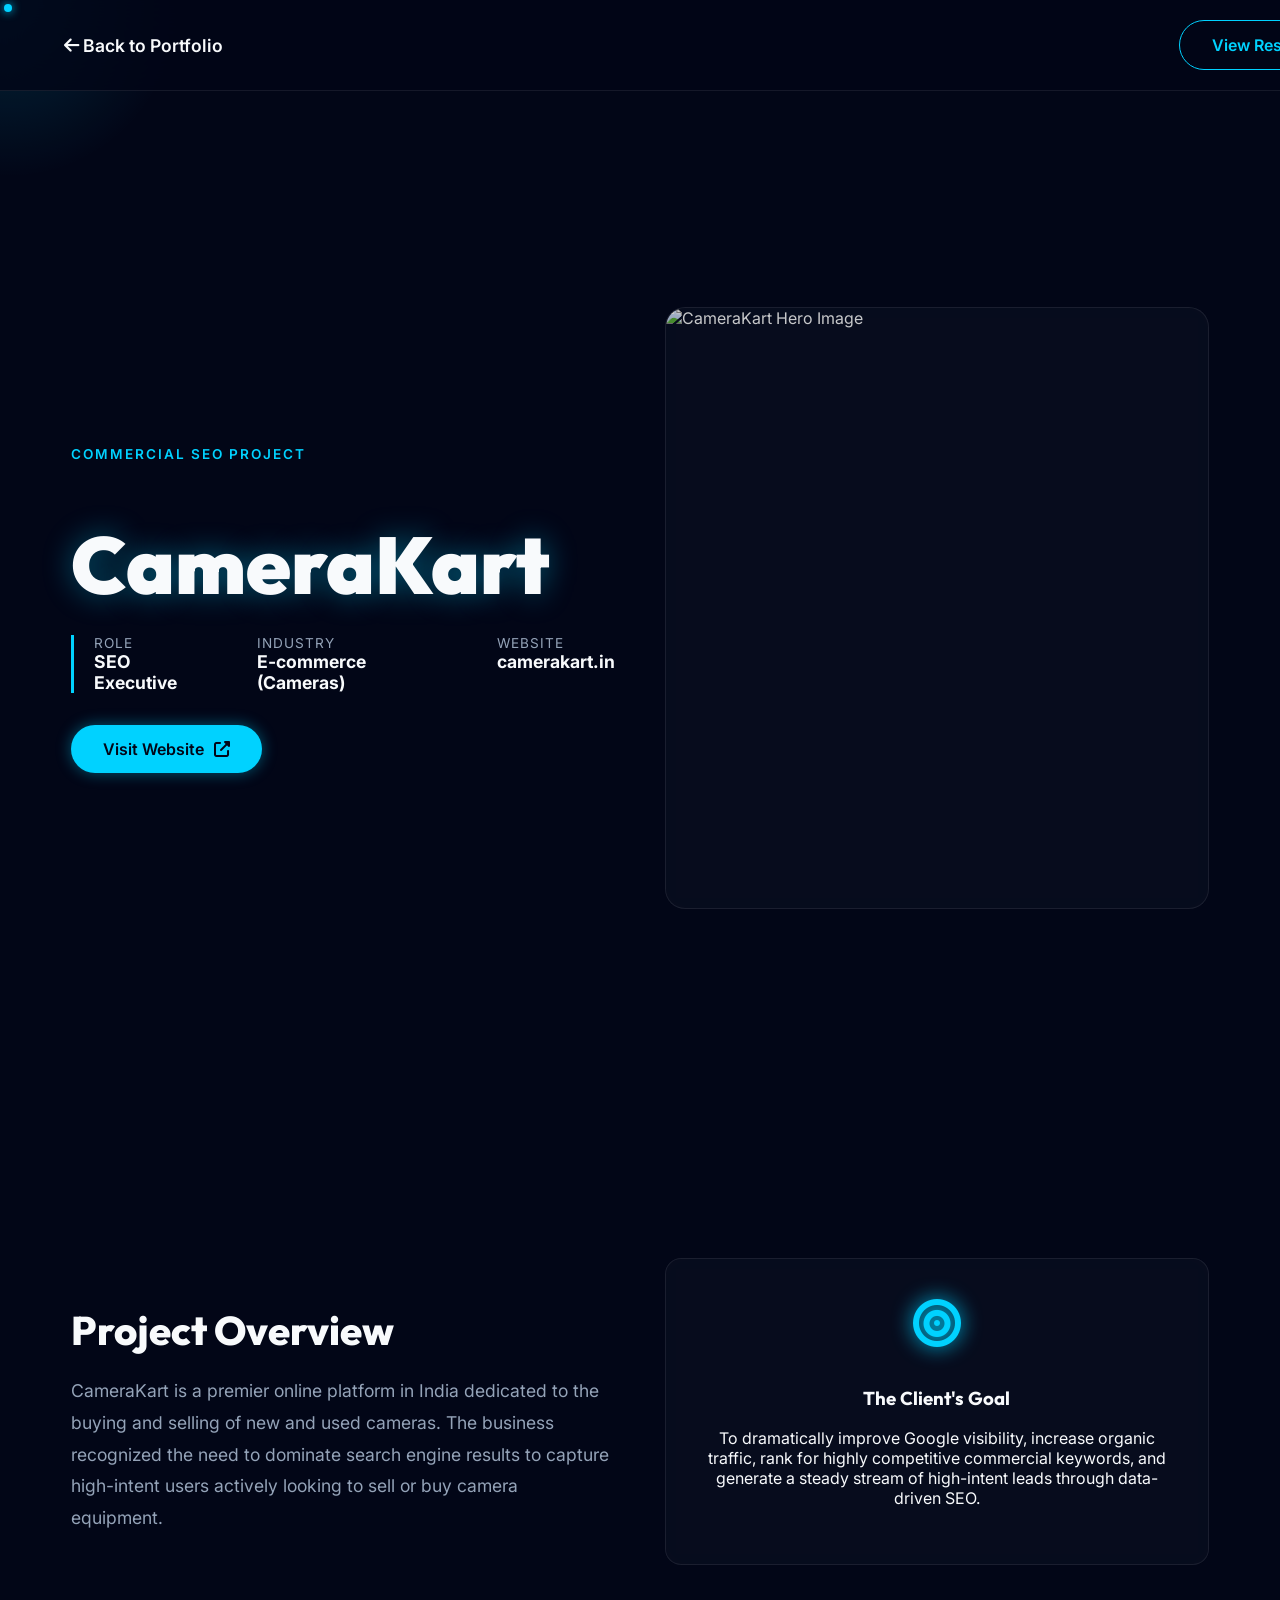
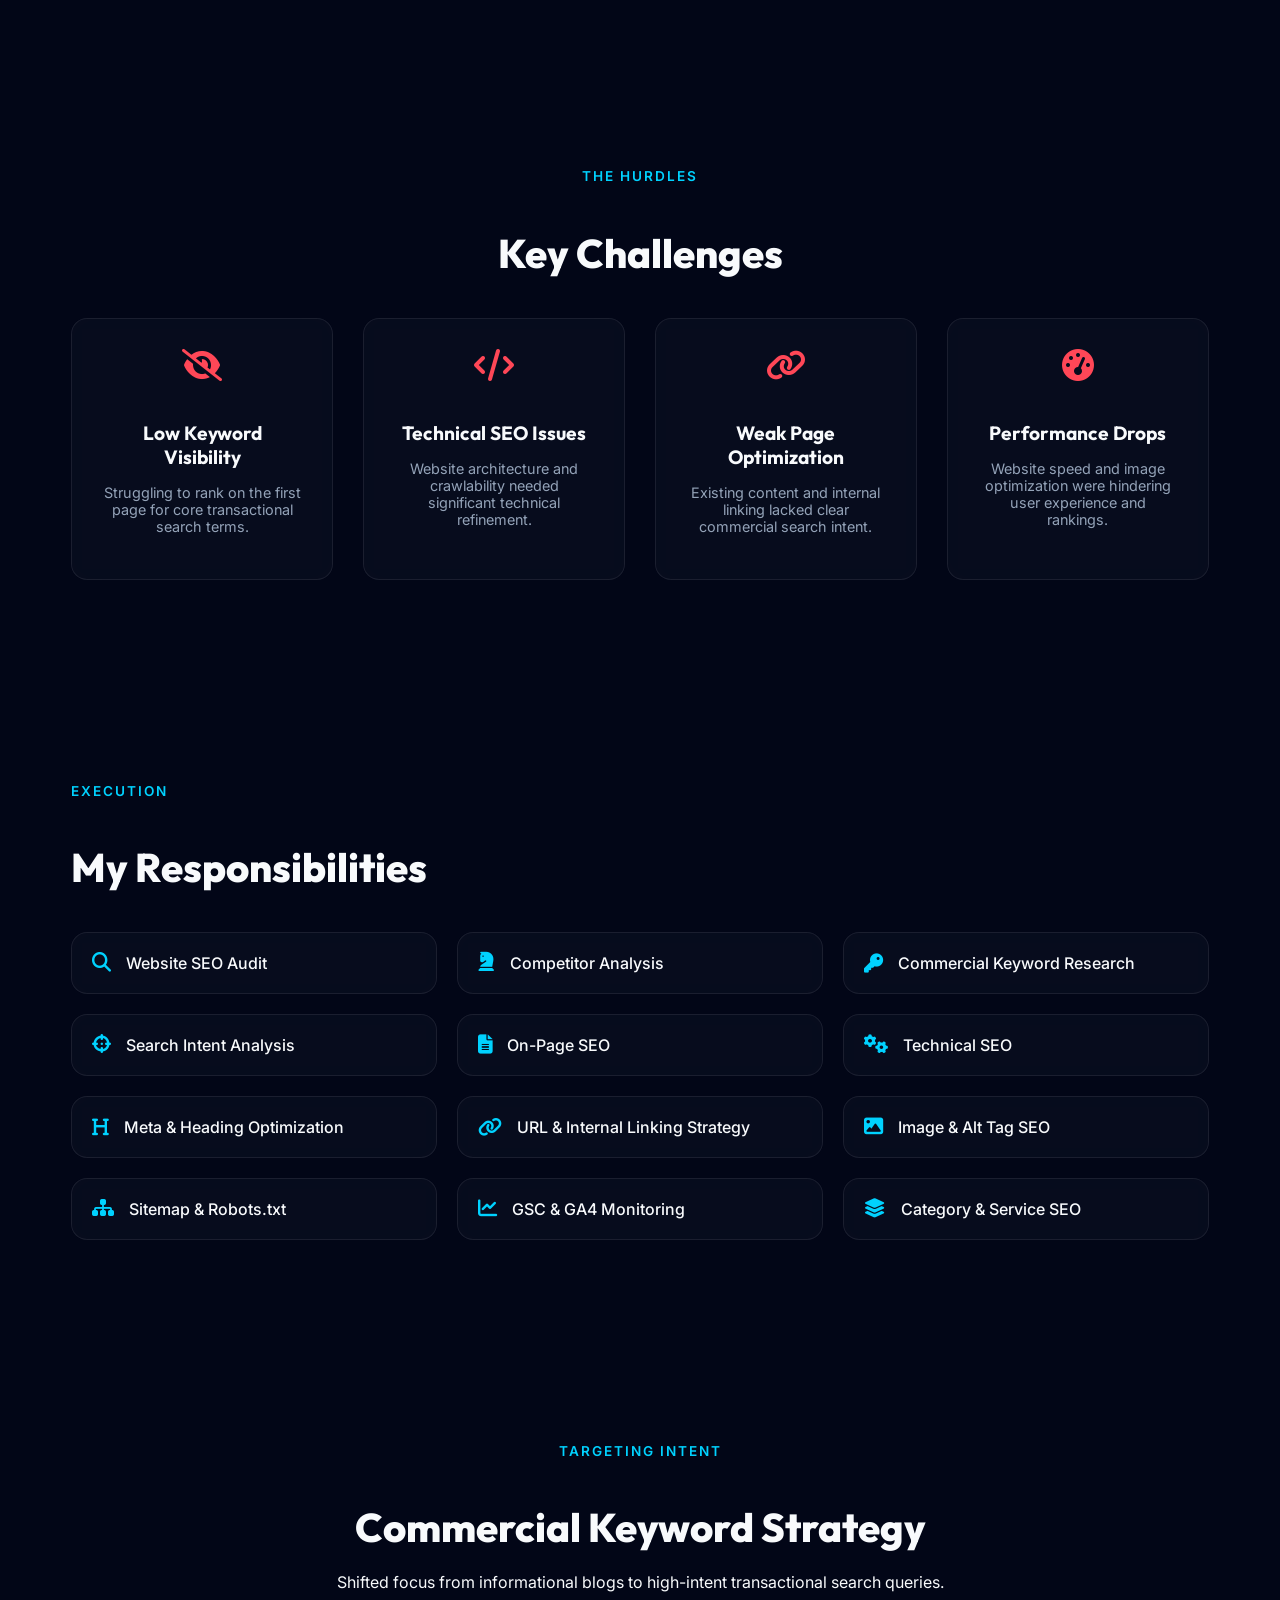
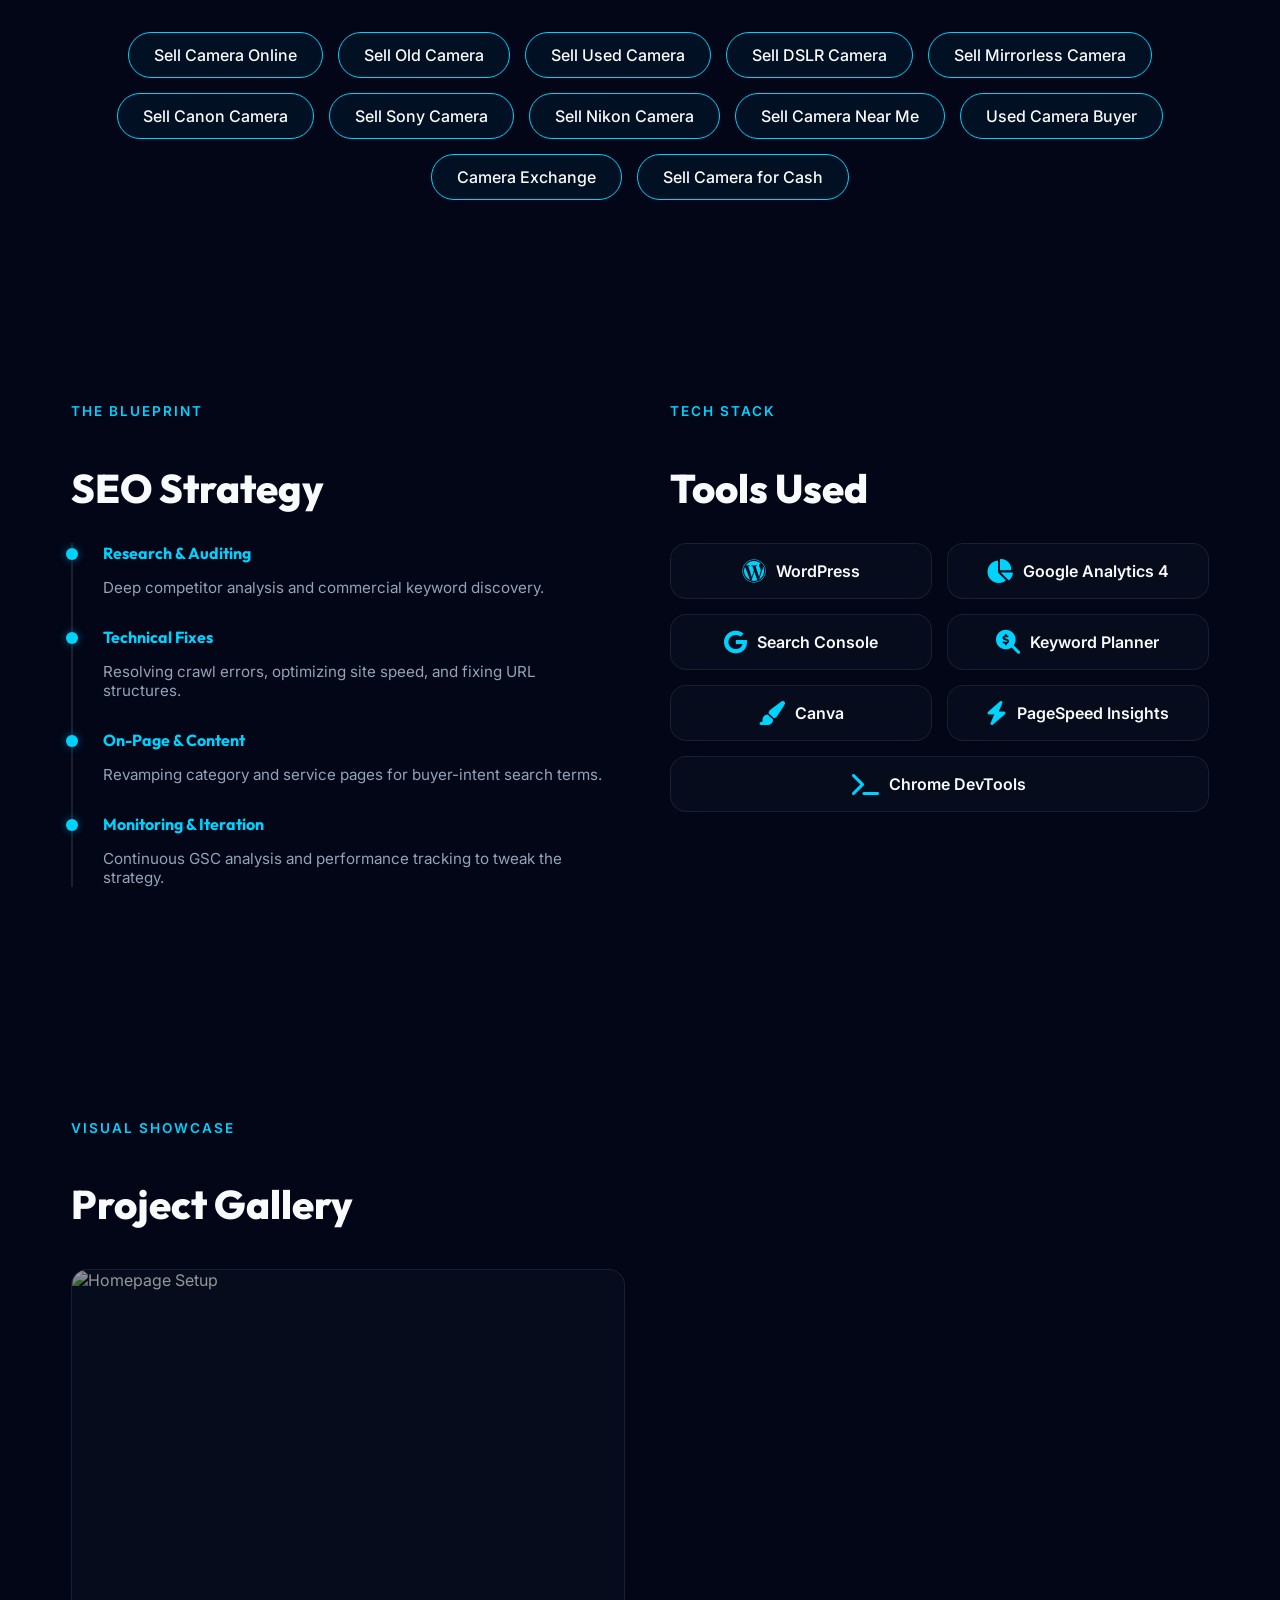
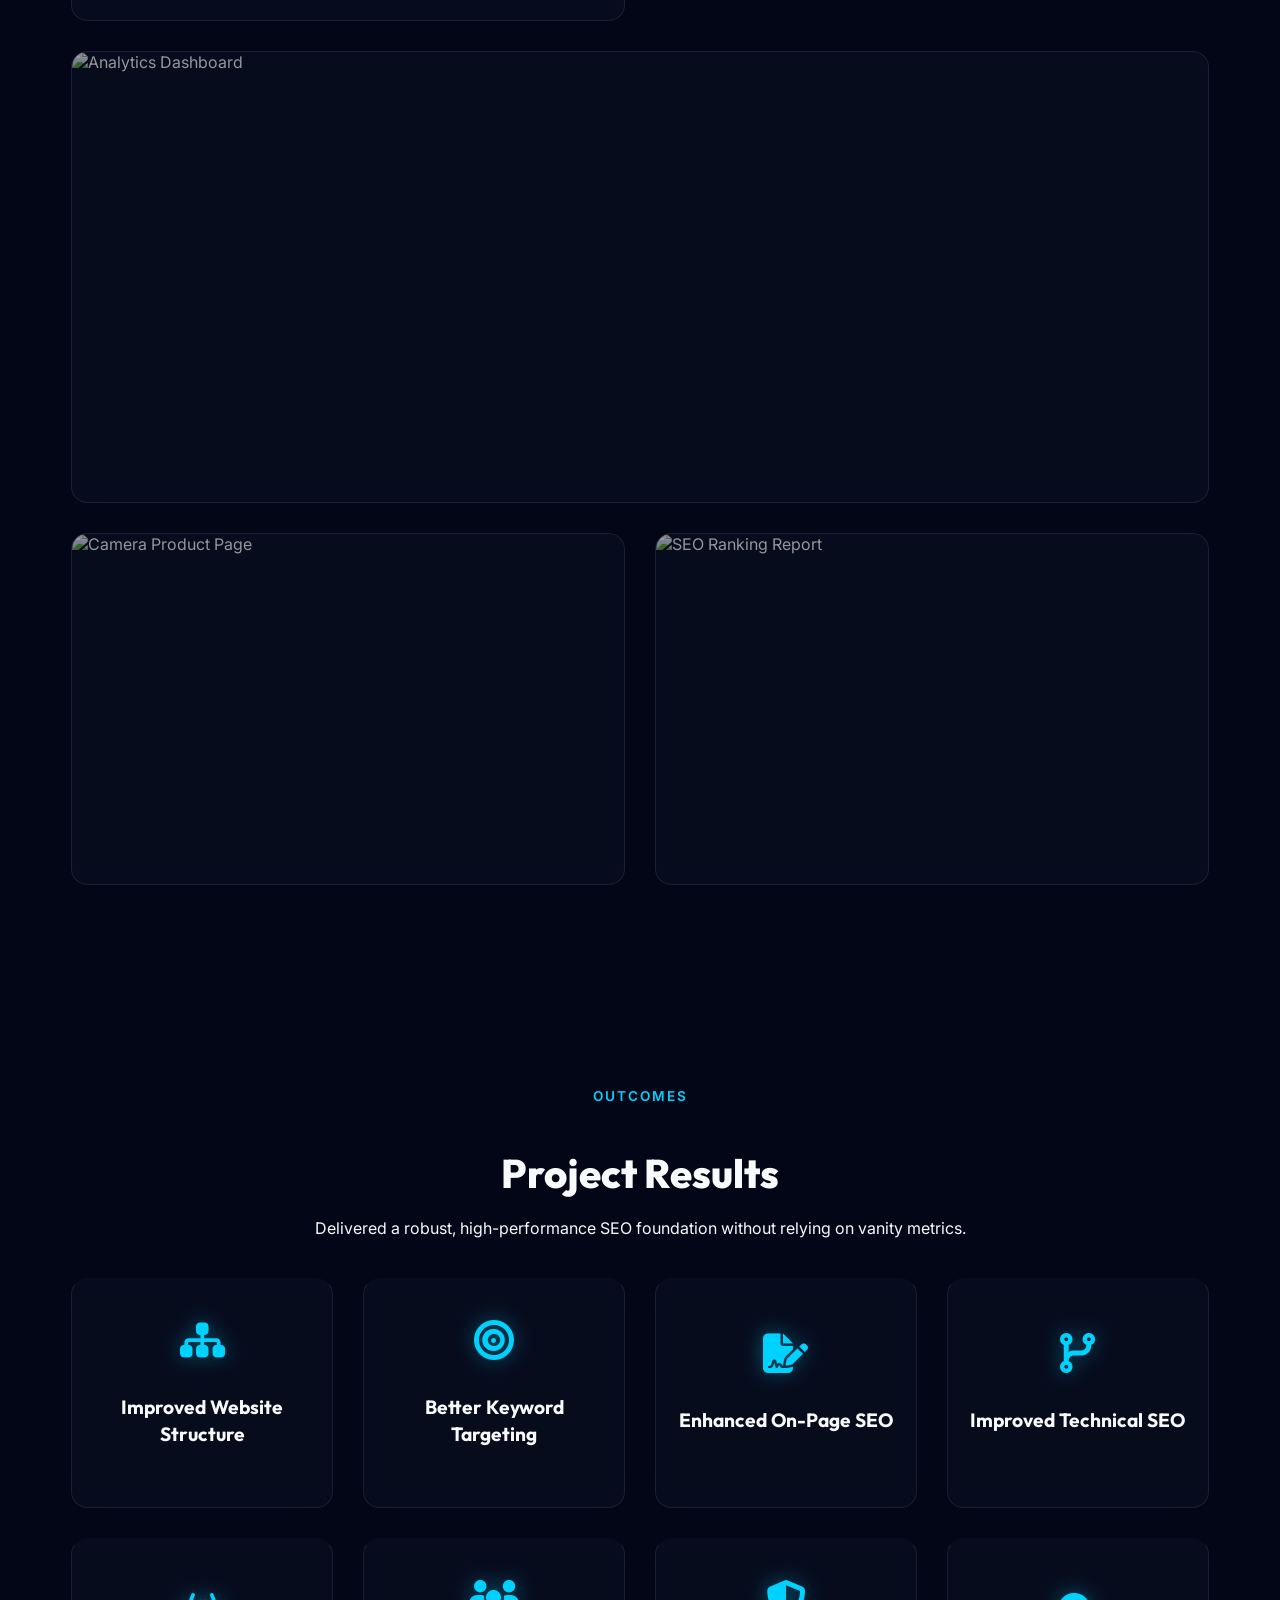
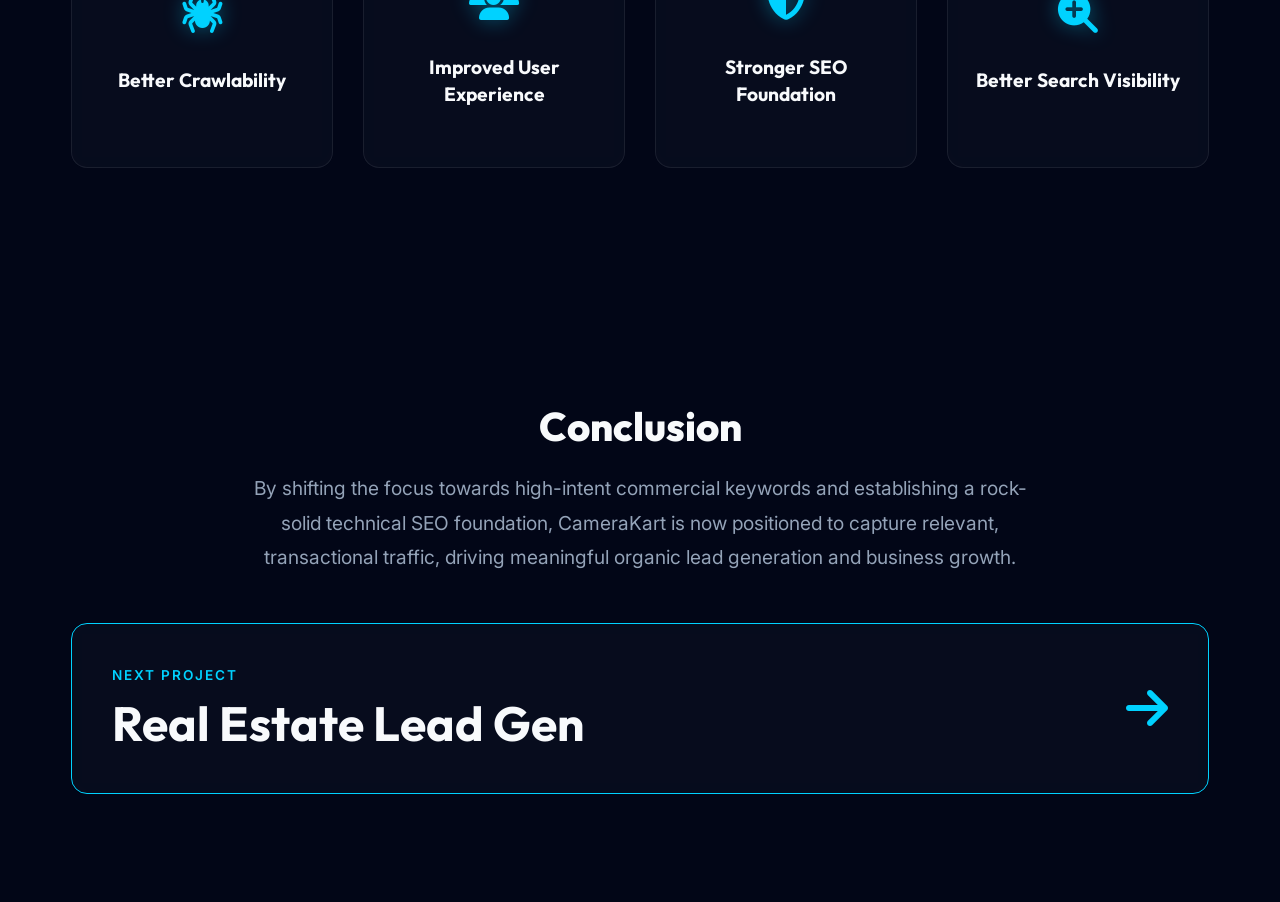
==== Projects/camera.html @ 993d2668 "Add Nissim India case study page and update portfolio links in index.html" ====
<!DOCTYPE html>
<html lang="en">
<head>
    <meta charset="UTF-8">
    <meta name="viewport" content="width=device-width, initial-scale=1.0">
    <title>CameraKart Case Study | Premium SEO Portfolio</title>
    <!-- Fonts -->
    <link href="https://fonts.googleapis.com/css2?family=Inter:wght@300;400;500;600;700&family=Outfit:wght@300;400;600;800;900&display=swap" rel="stylesheet">
    <!-- FontAwesome -->
    <link rel="stylesheet" href="https://cdnjs.cloudflare.com/ajax/libs/font-awesome/6.4.0/css/all.min.css">
    <!-- Custom CSS -->
    <link rel="stylesheet" href="style.css">
</head>
<style>
    /* --- Core Variables (Matches Portfolio Theme) --- */
:root {
    --bg-dark: #020617; 
    --bg-panel: rgba(15, 23, 42, 0.4);
    --neon-blue: #00d2ff;
    --neon-glow: rgba(0, 210, 255, 0.4);
    --text-main: #f8fafc;
    --text-muted: #94a3b8;
    --glass-border: rgba(255, 255, 255, 0.08);
    --transition: all 0.4s cubic-bezier(0.175, 0.885, 0.32, 1.275);
}

body.case-study-page {
    background-color: var(--bg-dark);
    color: var(--text-main);
    font-family: 'Inter', sans-serif;
    overflow-x: hidden;
}

h1, h2, h3, h4 { font-family: 'Outfit', sans-serif; }
a { text-decoration: none; color: inherit; }

/* --- Custom Cursor --- */
.cursor-glow {
    position: fixed; width: 400px; height: 400px;
    background: radial-gradient(circle, rgba(0, 210, 255, 0.15) 0%, transparent 60%);
    border-radius: 50%; transform: translate(-50%, -50%);
    pointer-events: none; z-index: 0; mix-blend-mode: screen; transition: 0.1s ease-out;
}
.cursor-dot {
    position: fixed; width: 8px; height: 8px; background: var(--neon-blue);
    border-radius: 50%; transform: translate(-50%, -50%);
    pointer-events: none; z-index: 9999; box-shadow: 0 0 10px var(--neon-blue);
}

/* --- Utilities --- */
.glass-card {
    background: var(--bg-panel); backdrop-filter: blur(16px); -webkit-backdrop-filter: blur(16px);
    border: 1px solid var(--glass-border); border-radius: 16px; transition: var(--transition);
    position: relative; overflow: hidden; z-index: 2;
}
.glass-card:hover { border-color: var(--neon-blue); box-shadow: 0 10px 30px rgba(0, 210, 255, 0.1); transform: translateY(-5px); }
.section-padding { padding: 100px 5%; position: relative; z-index: 2; max-width: 1400px; margin: 0 auto; }
.section-tag { display: inline-block; color: var(--neon-blue); font-size: 0.85rem; font-weight: 600; letter-spacing: 2px; text-transform: uppercase; margin-bottom: 10px; }
.section-title { font-size: 2.5rem; margin-bottom: 20px; font-weight: 800; }
.text-center { text-align: center; }
.mt-4 { margin-top: 2rem; } .mt-5 { margin-top: 3rem; }

/* --- Buttons --- */
.btn { display: inline-flex; align-items: center; gap: 10px; padding: 14px 32px; border-radius: 50px; font-weight: 600; transition: var(--transition); cursor: pointer; z-index: 1; }
.btn-primary { background: var(--neon-blue); color: var(--bg-dark); box-shadow: 0 0 15px var(--neon-glow); }
.btn-primary:hover { box-shadow: 0 0 30px var(--neon-glow); transform: scale(1.05); }
.btn-outline { background: transparent; border: 1px solid var(--neon-blue); color: var(--neon-blue); }
.btn-outline:hover { background: rgba(0, 210, 255, 0.1); transform: scale(1.05); }

/* --- Sticky Nav --- */
.sticky-nav {
    position: fixed; top: 0; left: 0; width: 100%; padding: 20px 5%;
    display: flex; justify-content: space-between; align-items: center;
    background: rgba(2, 6, 23, 0.8); backdrop-filter: blur(20px);
    border-bottom: 1px solid var(--glass-border); z-index: 100;
}
.back-link { font-weight: 600; font-size: 1.1rem; transition: var(--transition); }
.back-link:hover { color: var(--neon-blue); transform: translateX(-5px); }

/* --- Hero Section --- */
.cs-hero { display: grid; grid-template-columns: 1fr 1fr; gap: 50px; align-items: center; min-height: 100vh; padding-top: 150px; }
.cs-title { font-size: 5rem; font-weight: 900; line-height: 1; margin-bottom: 30px; text-shadow: 0 0 30px var(--neon-glow); }
.cs-meta { display: flex; gap: 40px; margin-bottom: 30px; border-left: 3px solid var(--neon-blue); padding-left: 20px; }
.meta-item { display: flex; flex-direction: column; }
.meta-item span { color: var(--text-muted); font-size: 0.85rem; text-transform: uppercase; letter-spacing: 1px; }
.meta-item strong { font-size: 1.1rem; }
.cs-hero-image .img-wrapper { height: 600px; padding: 0; border-radius: 20px; }
.cs-hero-image img { width: 100%; height: 100%; object-fit: cover; filter: brightness(0.8); }

/* --- Overview --- */
.overview-grid { display: grid; grid-template-columns: 1fr 1fr; gap: 50px; align-items: center; }
.overview-text p { font-size: 1.1rem; color: var(--text-muted); line-height: 1.8; }
.overview-goal { padding: 40px; text-align: center; }
.neon-icon { font-size: 3rem; color: var(--neon-blue); margin-bottom: 20px; filter: drop-shadow(0 0 10px var(--neon-blue)); }

/* --- Challenges --- */
.grid-4 { display: grid; grid-template-columns: repeat(auto-fit, minmax(250px, 1fr)); gap: 30px; margin-top: 40px; }
.challenge-card { padding: 30px; text-align: center; }
.challenge-card i { font-size: 2rem; color: #ff4757; margin-bottom: 15px; transition: var(--transition); }
.challenge-card:hover i { color: var(--neon-blue); transform: scale(1.2); }
.challenge-card h4 { margin-bottom: 10px; font-size: 1.2rem; }
.challenge-card p { font-size: 0.9rem; color: var(--text-muted); }

/* --- Responsibilities --- */
.resp-grid { display: grid; grid-template-columns: repeat(auto-fit, minmax(280px, 1fr)); gap: 20px; margin-top: 40px; }
.resp-card { padding: 20px; display: flex; align-items: center; gap: 15px; font-weight: 500; font-size: 1rem; }
.resp-card i { color: var(--neon-blue); font-size: 1.2rem; }

/* --- Keywords Cloud --- */
.keyword-cloud { display: flex; flex-wrap: wrap; gap: 15px; justify-content: center; margin-top: 40px; }
.kw-badge { padding: 12px 25px; background: rgba(0, 210, 255, 0.05); border: 1px solid var(--neon-blue); border-radius: 50px; font-weight: 500; transition: var(--transition); cursor: default; }
.kw-badge:hover { background: var(--neon-blue); color: var(--bg-dark); box-shadow: 0 0 15px var(--neon-glow); transform: translateY(-3px); }

/* --- Strategy & Tools --- */
.st-grid { display: grid; grid-template-columns: 1fr 1fr; gap: 60px; }
.timeline { border-left: 2px solid rgba(255,255,255,0.1); padding-left: 30px; margin-top: 30px; }
.timeline-item { position: relative; margin-bottom: 30px; }
.timeline-item .dot { position: absolute; left: -37px; top: 5px; width: 12px; height: 12px; background: var(--neon-blue); border-radius: 50%; box-shadow: 0 0 10px var(--neon-glow); }
.timeline-item h4 { color: var(--neon-blue); margin-bottom: 5px; }
.timeline-item p { color: var(--text-muted); font-size: 0.95rem; }

.tools-grid { display: flex; flex-wrap: wrap; gap: 15px; margin-top: 30px; }
.tool-badge { padding: 15px 25px; display: flex; align-items: center; gap: 10px; font-weight: 600; flex: 1 1 200px; justify-content: center; }
.tool-badge i { font-size: 1.5rem; color: var(--neon-blue); }

/* --- Gallery --- */
.gallery-grid { display: grid; grid-template-columns: repeat(2, 1fr); gap: 30px; margin-top: 40px; }
.gallery-item { height: 350px; padding: 0; cursor: pointer; }
.gallery-item.span-2 { grid-column: span 2; height: 450px; }
.gallery-item img { width: 100%; height: 100%; object-fit: cover; transition: transform 0.6s ease; filter: brightness(0.6); }
.gallery-overlay { position: absolute; inset: 0; background: linear-gradient(to top, rgba(0,210,255,0.8), transparent); display: flex; align-items: flex-end; padding: 30px; opacity: 0; transition: var(--transition); }
.gallery-overlay span { font-size: 1.5rem; font-weight: 700; color: #fff; transform: translateY(20px); transition: var(--transition); }
.gallery-item:hover img { transform: scale(1.05); filter: brightness(1); }
.gallery-item:hover .gallery-overlay { opacity: 1; }
.gallery-item:hover .gallery-overlay span { transform: translateY(0); }

/* --- Results --- */
.results-grid { display: grid; grid-template-columns: repeat(auto-fit, minmax(250px, 1fr)); gap: 30px; margin-top: 40px; }
.result-card { padding: 40px 20px; text-align: center; display: flex; flex-direction: column; align-items: center; justify-content: center; gap: 15px; border-top: 2px solid transparent; }
.result-card:hover { border-top-color: var(--neon-blue); }
.result-card i { font-size: 2.5rem; color: var(--neon-blue); filter: drop-shadow(0 0 10px var(--neon-glow)); }
.result-card h3 { font-size: 1.2rem; line-height: 1.4; }

/* --- Conclusion & Next Project --- */
.conclusion { max-width: 800px; margin: 0 auto; }
.conclusion-text { font-size: 1.2rem; color: var(--text-muted); line-height: 1.8; }
.next-project-link { display: flex; justify-content: space-between; align-items: center; padding: 40px; text-decoration: none; border: 1px solid var(--neon-blue); }
.next-project-link h2 { font-size: 3rem; margin: 0; transition: var(--transition); }
.next-project-link i { font-size: 3rem; color: var(--neon-blue); transition: var(--transition); }
.next-project-link:hover { background: var(--neon-blue); color: var(--bg-dark); box-shadow: 0 0 30px var(--neon-glow); }
.next-project-link:hover h2, .next-project-link:hover span, .next-project-link:hover i { color: var(--bg-dark); }
.next-project-link:hover i { transform: translateX(10px); }

/* --- Responsive --- */
@media (max-width: 1024px) {
    .cs-hero, .overview-grid, .st-grid { grid-template-columns: 1fr; gap: 40px; }
    .cs-hero { padding-top: 120px; text-align: center; }
    .cs-meta { justify-content: center; border-left: none; border-bottom: 3px solid var(--neon-blue); padding-bottom: 20px; }
    .gallery-item.span-2 { grid-column: span 1; height: 350px; }
    .gallery-grid { grid-template-columns: 1fr; }
}

@media (max-width: 768px) {
    .cs-title { font-size: 3.5rem; }
    .meta-item { text-align: center; }
    .cs-hero-image .img-wrapper { height: 400px; }
    .sticky-nav { padding: 15px 5%; }
    .next-project-link { flex-direction: column; text-align: center; gap: 20px; padding: 30px; }
    .next-project-link h2 { font-size: 2rem; }
}
</style>
<body class="case-study-page">

    <!-- Custom Cursor -->
    <div class="cursor-glow"></div>
    <div class="cursor-dot"></div>

    <!-- Background Elements -->
    <div class="bg-gradients">
        <div class="grad-1"></div>
        <div class="grad-2"></div>
    </div>

    <!-- Sticky Navigation -->
    <nav class="sticky-nav gsap-nav">
        <a href="index.html" class="back-link"><i class="fas fa-arrow-left"></i> Back to Portfolio</a>
        <a href="#results" class="btn btn-outline">View Results</a>
    </nav>

    <!-- 1. HERO SECTION -->
    <header class="cs-hero section-padding">
        <div class="cs-hero-content">
            <span class="section-tag gsap-reveal">Commercial SEO Project</span>
            <h1 class="cs-title gsap-reveal">CameraKart</h1>
            
            <div class="cs-meta gsap-reveal">
                <div class="meta-item">
                    <span>Role</span>
                    <strong>SEO Executive</strong>
                </div>
                <div class="meta-item">
                    <span>Industry</span>
                    <strong>E-commerce (Cameras)</strong>
                </div>
                <div class="meta-item">
                    <span>Website</span>
                    <strong>camerakart.in</strong>
                </div>
            </div>

            <div class="gsap-reveal mt-4">
                <a href="https://camerakart.in" target="_blank" class="btn btn-primary">Visit Website <i class="fas fa-external-link-alt"></i></a>
            </div>
        </div>
        
        <div class="cs-hero-image gsap-parallax">
            <div class="glass-card img-wrapper">
                <img src="https://images.unsplash.com/photo-1516035069371-29a1b244cc32?auto=format&fit=crop&w=1200&q=80" alt="CameraKart Hero Image">
                <div class="overlay-glow"></div>
            </div>
        </div>
    </header>

    <!-- 2. PROJECT OVERVIEW & 3. CLIENT GOAL -->
    <section class="cs-overview section-padding">
        <div class="overview-grid">
            <div class="overview-text gsap-reveal-left">
                <h2 class="section-title">Project Overview</h2>
                <p>CameraKart is a premier online platform in India dedicated to the buying and selling of new and used cameras. The business recognized the need to dominate search engine results to capture high-intent users actively looking to sell or buy camera equipment.</p>
            </div>
            <div class="overview-goal glass-card gsap-reveal-right">
                <i class="fas fa-bullseye neon-icon"></i>
                <h3>The Client's Goal</h3>
                <p>To dramatically improve Google visibility, increase organic traffic, rank for highly competitive commercial keywords, and generate a steady stream of high-intent leads through data-driven SEO.</p>
            </div>
        </div>
    </section>

    <!-- 4. CHALLENGES -->
    <section class="cs-challenges section-padding">
        <div class="section-header text-center gsap-reveal">
            <span class="section-tag">The Hurdles</span>
            <h2 class="section-title">Key Challenges</h2>
        </div>
        <div class="grid-4 cs-challenge-grid">
            <div class="glass-card challenge-card gsap-stagger">
                <i class="fas fa-eye-slash"></i>
                <h4>Low Keyword Visibility</h4>
                <p>Struggling to rank on the first page for core transactional search terms.</p>
            </div>
            <div class="glass-card challenge-card gsap-stagger">
                <i class="fas fa-code"></i>
                <h4>Technical SEO Issues</h4>
                <p>Website architecture and crawlability needed significant technical refinement.</p>
            </div>
            <div class="glass-card challenge-card gsap-stagger">
                <i class="fas fa-link"></i>
                <h4>Weak Page Optimization</h4>
                <p>Existing content and internal linking lacked clear commercial search intent.</p>
            </div>
            <div class="glass-card challenge-card gsap-stagger">
                <i class="fas fa-tachometer-alt"></i>
                <h4>Performance Drops</h4>
                <p>Website speed and image optimization were hindering user experience and rankings.</p>
            </div>
        </div>
    </section>

    <!-- 5. MY RESPONSIBILITIES -->
    <section class="cs-responsibilities section-padding">
        <div class="section-header gsap-reveal">
            <span class="section-tag">Execution</span>
            <h2 class="section-title">My Responsibilities</h2>
        </div>
        <div class="resp-grid">
            <div class="glass-card resp-card gsap-stagger"><i class="fas fa-search"></i> Website SEO Audit</div>
            <div class="glass-card resp-card gsap-stagger"><i class="fas fa-chess-knight"></i> Competitor Analysis</div>
            <div class="glass-card resp-card gsap-stagger"><i class="fas fa-key"></i> Commercial Keyword Research</div>
            <div class="glass-card resp-card gsap-stagger"><i class="fas fa-crosshairs"></i> Search Intent Analysis</div>
            <div class="glass-card resp-card gsap-stagger"><i class="fas fa-file-alt"></i> On-Page SEO</div>
            <div class="glass-card resp-card gsap-stagger"><i class="fas fa-cogs"></i> Technical SEO</div>
            <div class="glass-card resp-card gsap-stagger"><i class="fas fa-heading"></i> Meta & Heading Optimization</div>
            <div class="glass-card resp-card gsap-stagger"><i class="fas fa-link"></i> URL & Internal Linking Strategy</div>
            <div class="glass-card resp-card gsap-stagger"><i class="fas fa-image"></i> Image & Alt Tag SEO</div>
            <div class="glass-card resp-card gsap-stagger"><i class="fas fa-sitemap"></i> Sitemap & Robots.txt</div>
            <div class="glass-card resp-card gsap-stagger"><i class="fas fa-chart-line"></i> GSC & GA4 Monitoring</div>
            <div class="glass-card resp-card gsap-stagger"><i class="fas fa-layer-group"></i> Category & Service SEO</div>
        </div>
    </section>

    <!-- COMMERCIAL KEYWORDS (Custom Section) -->
    <section class="cs-keywords section-padding">
        <div class="section-header text-center gsap-reveal">
            <span class="section-tag">Targeting Intent</span>
            <h2 class="section-title">Commercial Keyword Strategy</h2>
            <p>Shifted focus from informational blogs to high-intent transactional search queries.</p>
        </div>
        <div class="keyword-cloud gsap-reveal">
            <span class="kw-badge">Sell Camera Online</span>
            <span class="kw-badge">Sell Old Camera</span>
            <span class="kw-badge">Sell Used Camera</span>
            <span class="kw-badge">Sell DSLR Camera</span>
            <span class="kw-badge">Sell Mirrorless Camera</span>
            <span class="kw-badge">Sell Canon Camera</span>
            <span class="kw-badge">Sell Sony Camera</span>
            <span class="kw-badge">Sell Nikon Camera</span>
            <span class="kw-badge">Sell Camera Near Me</span>
            <span class="kw-badge">Used Camera Buyer</span>
            <span class="kw-badge">Camera Exchange</span>
            <span class="kw-badge">Sell Camera for Cash</span>
        </div>
    </section>

    <!-- 6. STRATEGY & 7. TOOLS -->
    <section class="cs-strategy-tools section-padding">
        <div class="st-grid">
            <div class="cs-strategy gsap-reveal-left">
                <span class="section-tag">The Blueprint</span>
                <h2 class="section-title">SEO Strategy</h2>
                <div class="timeline">
                    <div class="timeline-item">
                        <div class="dot"></div>
                        <h4>Research & Auditing</h4>
                        <p>Deep competitor analysis and commercial keyword discovery.</p>
                    </div>
                    <div class="timeline-item">
                        <div class="dot"></div>
                        <h4>Technical Fixes</h4>
                        <p>Resolving crawl errors, optimizing site speed, and fixing URL structures.</p>
                    </div>
                    <div class="timeline-item">
                        <div class="dot"></div>
                        <h4>On-Page & Content</h4>
                        <p>Revamping category and service pages for buyer-intent search terms.</p>
                    </div>
                    <div class="timeline-item">
                        <div class="dot"></div>
                        <h4>Monitoring & Iteration</h4>
                        <p>Continuous GSC analysis and performance tracking to tweak the strategy.</p>
                    </div>
                </div>
            </div>

            <div class="cs-tools gsap-reveal-right">
                <span class="section-tag">Tech Stack</span>
                <h2 class="section-title">Tools Used</h2>
                <div class="tools-grid">
                    <div class="tool-badge glass-card"><i class="fab fa-wordpress"></i> WordPress</div>
                    <div class="tool-badge glass-card"><i class="fas fa-chart-pie"></i> Google Analytics 4</div>
                    <div class="tool-badge glass-card"><i class="fab fa-google"></i> Search Console</div>
                    <div class="tool-badge glass-card"><i class="fas fa-search-dollar"></i> Keyword Planner</div>
                    <div class="tool-badge glass-card"><i class="fas fa-paint-brush"></i> Canva</div>
                    <div class="tool-badge glass-card"><i class="fas fa-bolt"></i> PageSpeed Insights</div>
                    <div class="tool-badge glass-card"><i class="fas fa-terminal"></i> Chrome DevTools</div>
                </div>
            </div>
        </div>
    </section>

    <!-- 8. PROJECT GALLERY -->
    <section class="cs-gallery section-padding">
        <div class="section-header gsap-reveal">
            <span class="section-tag">Visual Showcase</span>
            <h2 class="section-title">Project Gallery</h2>
        </div>
        <div class="gallery-grid">
            <div class="gallery-item glass-card gsap-stagger">
                <img src="https://images.unsplash.com/photo-1512756290469-ec264b7fbf87?auto=format&fit=crop&w=800&q=80" alt="Homepage Setup">
                <div class="gallery-overlay"><span>Homepage Optimization</span></div>
            </div>
            <div class="gallery-item glass-card gsap-stagger span-2">
                <img src="https://images.unsplash.com/photo-1551288049-bebda4e38f71?auto=format&fit=crop&w=1200&q=80" alt="Analytics Dashboard">
                <div class="gallery-overlay"><span>GA4 & Search Console Growth</span></div>
            </div>
            <div class="gallery-item glass-card gsap-stagger">
                <img src="https://images.unsplash.com/photo-1502920917128-1aa500764cbd?auto=format&fit=crop&w=800&q=80" alt="Camera Product Page">
                <div class="gallery-overlay"><span>Category Page SEO</span></div>
            </div>
            <div class="gallery-item glass-card gsap-stagger">
                <img src="https://images.unsplash.com/photo-1460925895917-afdab827c52f?auto=format&fit=crop&w=800&q=80" alt="SEO Ranking Report">
                <div class="gallery-overlay"><span>Keyword Ranking Report</span></div>
            </div>
        </div>
    </section>

    <!-- 9. RESULTS -->
    <section id="results" class="cs-results section-padding">
        <div class="section-header text-center gsap-reveal">
            <span class="section-tag">Outcomes</span>
            <h2 class="section-title">Project Results</h2>
            <p>Delivered a robust, high-performance SEO foundation without relying on vanity metrics.</p>
        </div>
        <div class="results-grid">
            <div class="glass-card result-card gsap-stagger">
                <i class="fas fa-sitemap"></i>
                <h3>Improved Website Structure</h3>
            </div>
            <div class="glass-card result-card gsap-stagger">
                <i class="fas fa-bullseye"></i>
                <h3>Better Keyword Targeting</h3>
            </div>
            <div class="glass-card result-card gsap-stagger">
                <i class="fas fa-file-signature"></i>
                <h3>Enhanced On-Page SEO</h3>
            </div>
            <div class="glass-card result-card gsap-stagger">
                <i class="fas fa-code-branch"></i>
                <h3>Improved Technical SEO</h3>
            </div>
            <div class="glass-card result-card gsap-stagger">
                <i class="fas fa-spider"></i>
                <h3>Better Crawlability</h3>
            </div>
            <div class="glass-card result-card gsap-stagger">
                <i class="fas fa-users"></i>
                <h3>Improved User Experience</h3>
            </div>
            <div class="glass-card result-card gsap-stagger">
                <i class="fas fa-shield-alt"></i>
                <h3>Stronger SEO Foundation</h3>
            </div>
            <div class="glass-card result-card gsap-stagger">
                <i class="fas fa-search-plus"></i>
                <h3>Better Search Visibility</h3>
            </div>
        </div>
    </section>

    <!-- 10. CONCLUSION & 11. NEXT PROJECT -->
    <section class="cs-footer section-padding">
        <div class="conclusion text-center gsap-reveal">
            <h2 class="section-title">Conclusion</h2>
            <p class="conclusion-text">By shifting the focus towards high-intent commercial keywords and establishing a rock-solid technical SEO foundation, CameraKart is now positioned to capture relevant, transactional traffic, driving meaningful organic lead generation and business growth.</p>
        </div>
        
        <div class="next-project gsap-reveal mt-5">
            <a href="#" class="glass-card next-project-link">
                <div class="np-content">
                    <span class="section-tag">Next Project</span>
                    <h2>Real Estate Lead Gen</h2>
                </div>
                <i class="fas fa-arrow-right"></i>
            </a>
        </div>
    </section>

    <script>
        document.addEventListener("DOMContentLoaded", () => {
    
    // --- 1. Custom Cursor ---
    const cursorGlow = document.querySelector('.cursor-glow');
    const cursorDot = document.querySelector('.cursor-dot');
    
    document.addEventListener('mousemove', (e) => {
        requestAnimationFrame(() => {
            cursorGlow.style.left = e.clientX + 'px';
            cursorGlow.style.top = e.clientY + 'px';
            cursorDot.style.left = e.clientX + 'px';
            cursorDot.style.top = e.clientY + 'px';
        });
    });

    const interactiveElements = document.querySelectorAll('a, button, .glass-card, .kw-badge');
    interactiveElements.forEach(el => {
        el.addEventListener('mouseenter', () => {
            cursorDot.style.transform = 'translate(-50%, -50%) scale(2)';
            cursorDot.style.background = 'transparent';
            cursorDot.style.border = '1px solid var(--neon-blue)';
        });
        el.addEventListener('mouseleave', () => {
            cursorDot.style.transform = 'translate(-50%, -50%) scale(1)';
            cursorDot.style.background = 'var(--neon-blue)';
            cursorDot.style.border = 'none';
        });
    });

    // --- 2. GSAP ScrollTrigger Animations ---
    gsap.registerPlugin(ScrollTrigger);

    // Fade Up Reveal
    gsap.utils.toArray('.gsap-reveal').forEach(element => {
        gsap.fromTo(element, 
            { opacity: 0, y: 50 },
            { 
                opacity: 1, 
                y: 0, 
                duration: 1, 
                ease: "power3.out",
                scrollTrigger: { trigger: element, start: "top 85%" }
            }
        );
    });

    // Slide in from Left
    gsap.utils.toArray('.gsap-reveal-left').forEach(element => {
        gsap.fromTo(element, 
            { opacity: 0, x: -50 },
            { 
                opacity: 1, 
                x: 0, 
                duration: 1, 
                ease: "power3.out",
                scrollTrigger: { trigger: element, start: "top 85%" }
            }
        );
    });

    // Slide in from Right
    gsap.utils.toArray('.gsap-reveal-right').forEach(element => {
        gsap.fromTo(element, 
            { opacity: 0, x: 50 },
            { 
                opacity: 1, 
                x: 0, 
                duration: 1, 
                ease: "power3.out",
                scrollTrigger: { trigger: element, start: "top 85%" }
            }
        );
    });

    // Staggered Grids Reveal
    const staggerContainers = ['.cs-challenge-grid', '.resp-grid', '.gallery-grid', '.results-grid'];
    staggerContainers.forEach(containerSelector => {
        const container = document.querySelector(containerSelector);
        if(container) {
            gsap.fromTo(container.querySelectorAll('.gsap-stagger'),
                { opacity: 0, y: 30 },
                {
                    opacity: 1, 
                    y: 0, 
                    duration: 0.8,
                    stagger: 0.1,
                    ease: "power2.out",
                    scrollTrigger: { trigger: container, start: "top 85%" }
                }
            );
        }
    });

    // Image Parallax Effect in Hero
    gsap.to('.cs-hero-image img', {
        yPercent: 20,
        ease: "none",
        scrollTrigger: {
            trigger: ".cs-hero",
            start: "top top", 
            end: "bottom top",
            scrub: true
        }
    });

    // Sticky Nav Animation on Scroll
    const nav = document.querySelector('.sticky-nav');
    window.addEventListener('scroll', () => {
        if (window.scrollY > 50) {
            nav.style.boxShadow = '0 5px 20px rgba(0, 0, 0, 0.5)';
            nav.style.background = 'rgba(2, 6, 23, 0.95)';
        } else {
            nav.style.boxShadow = 'none';
            nav.style.background = 'rgba(2, 6, 23, 0.8)';
        }
    });
});
    </script>

    <!-- Scripts -->
    <script src="https://cdnjs.cloudflare.com/ajax/libs/gsap/3.12.2/gsap.min.js"></script>
    <script src="https://cdnjs.cloudflare.com/ajax/libs/gsap/3.12.2/ScrollTrigger.min.js"></script>
    <script src="case-study.js"></script>
</body>
</html>
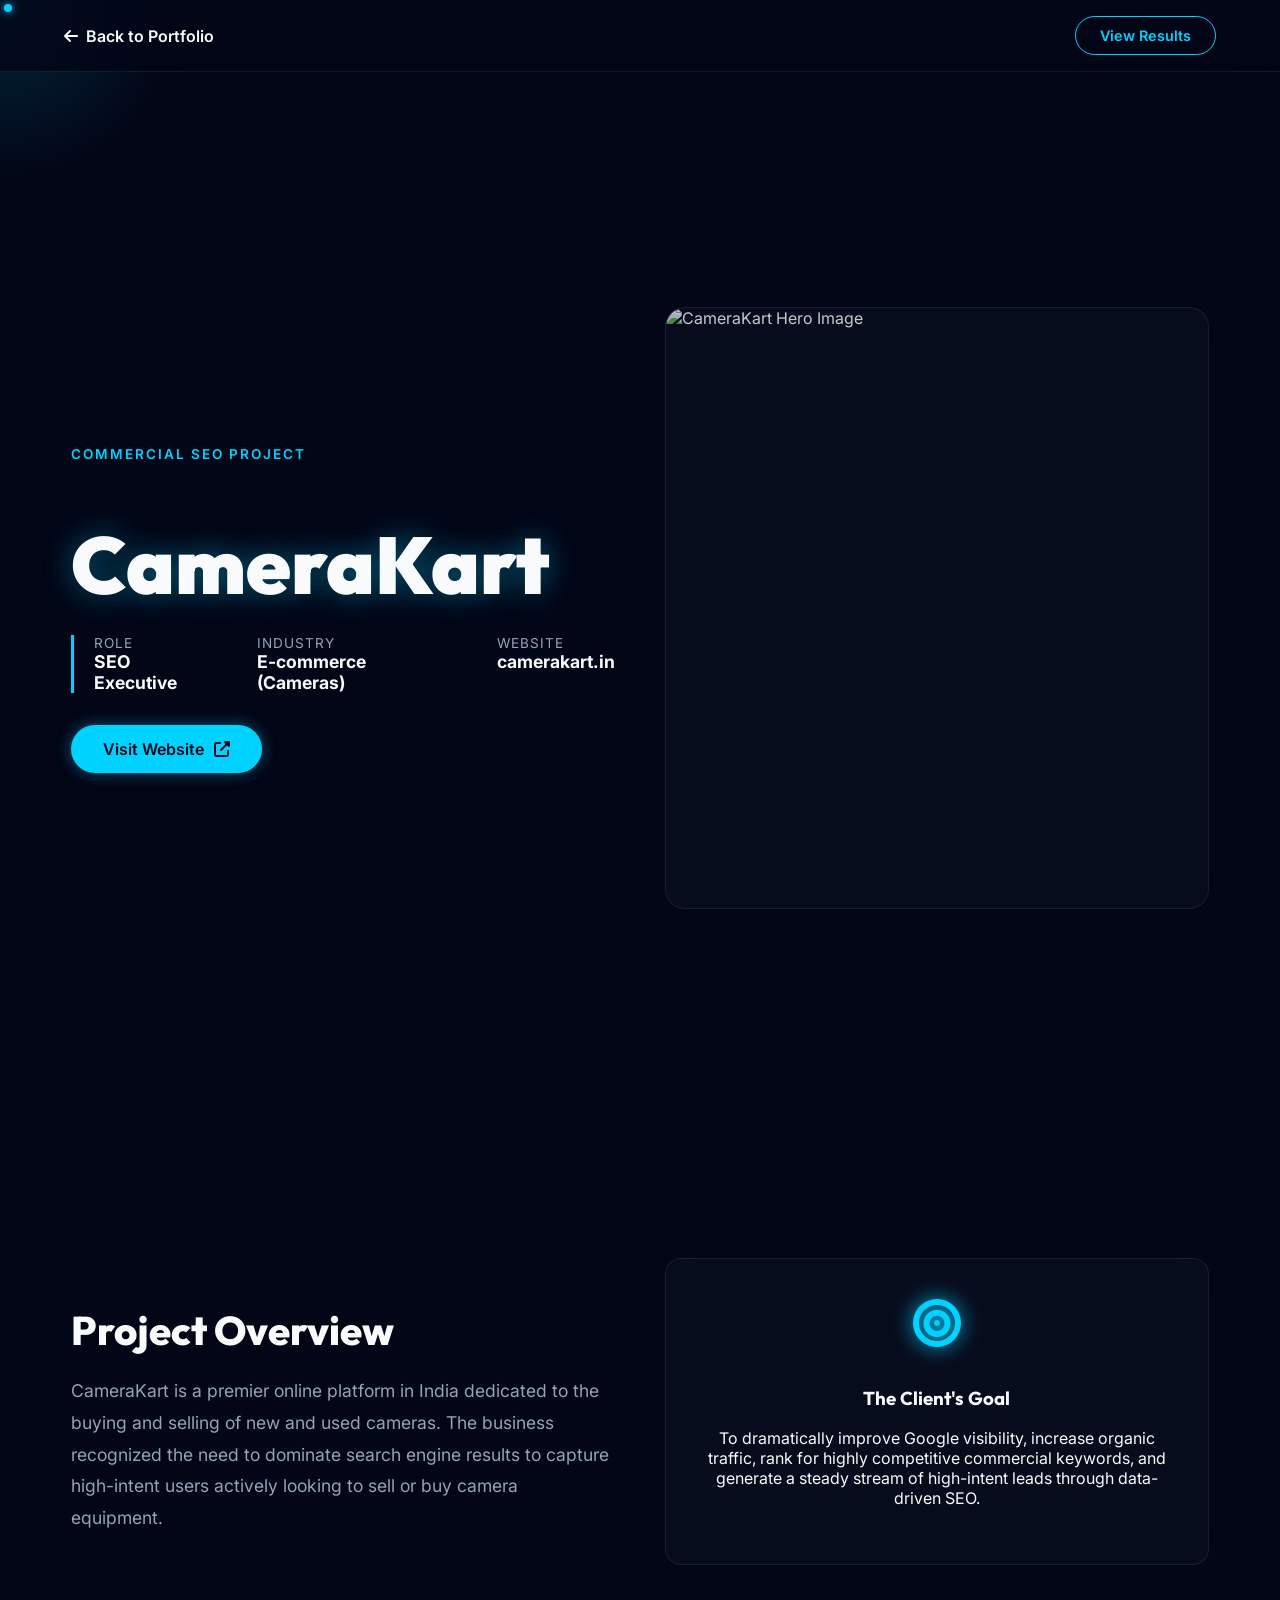
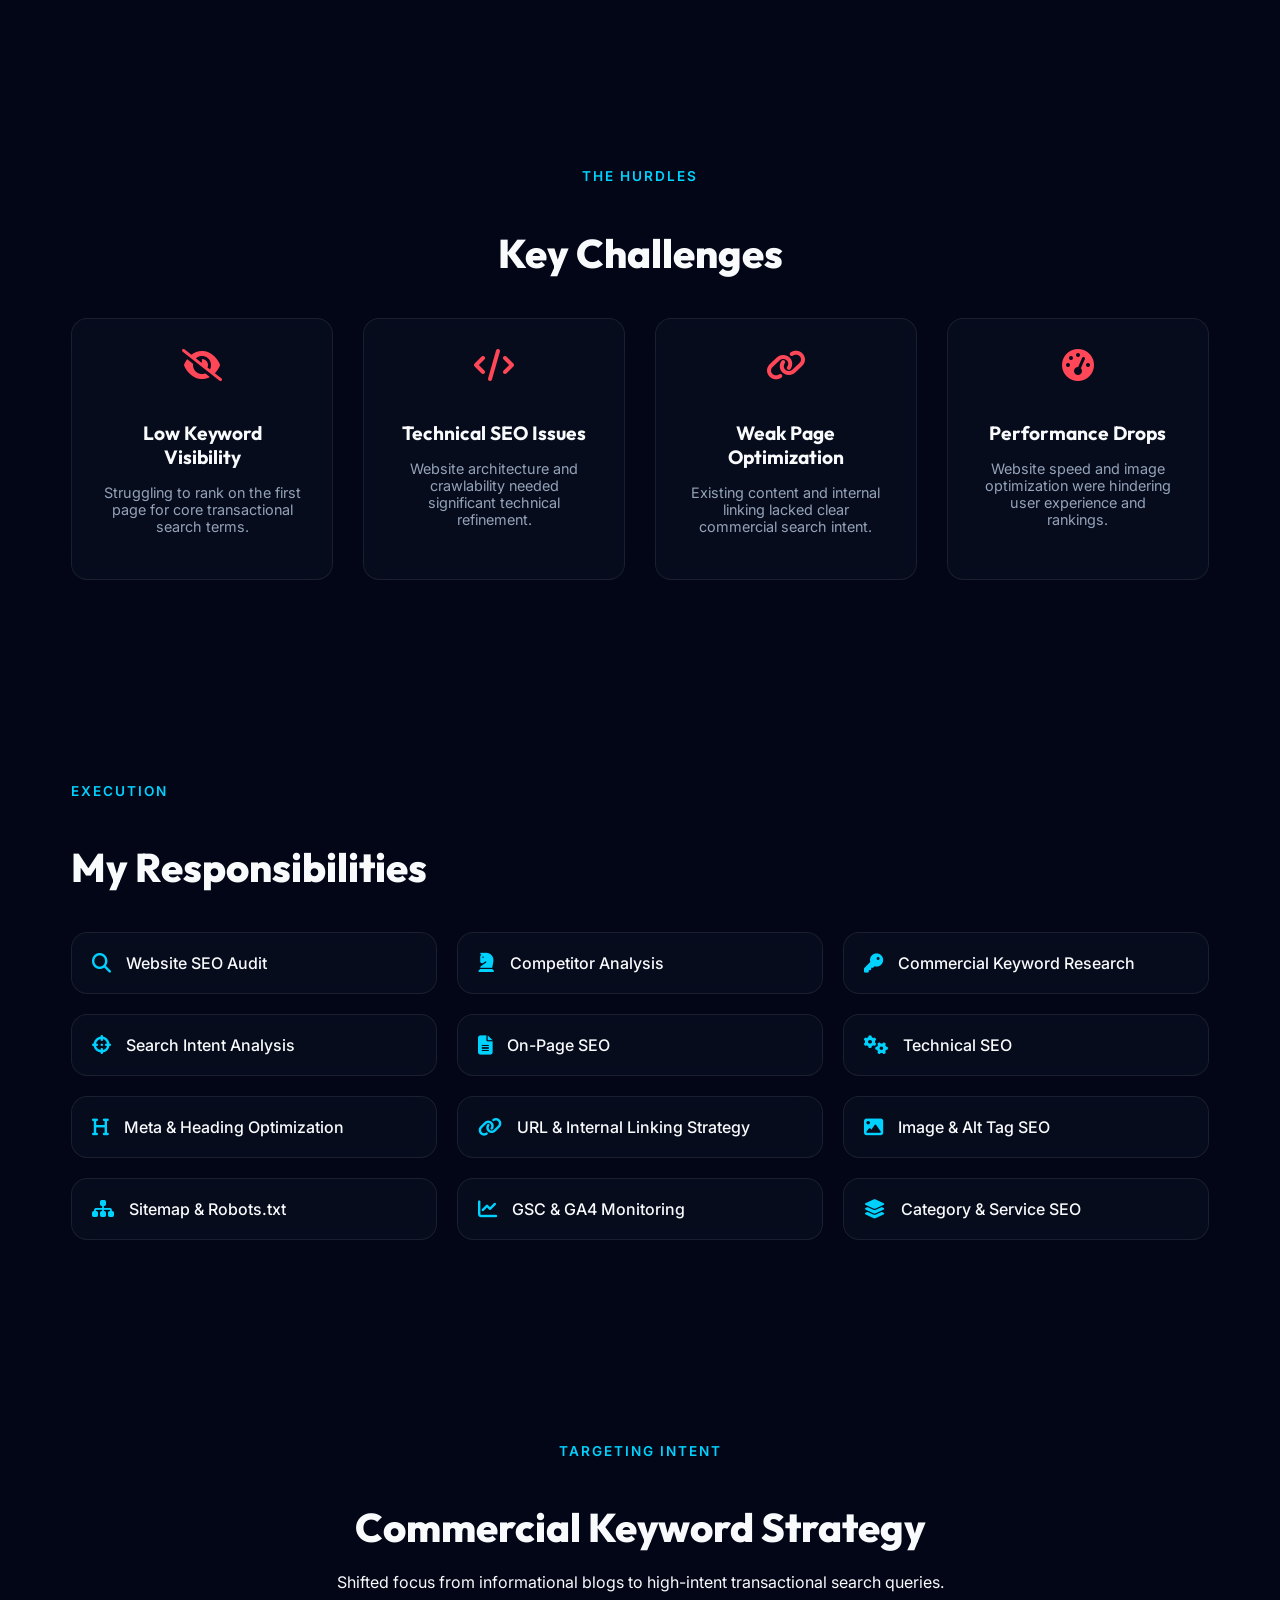
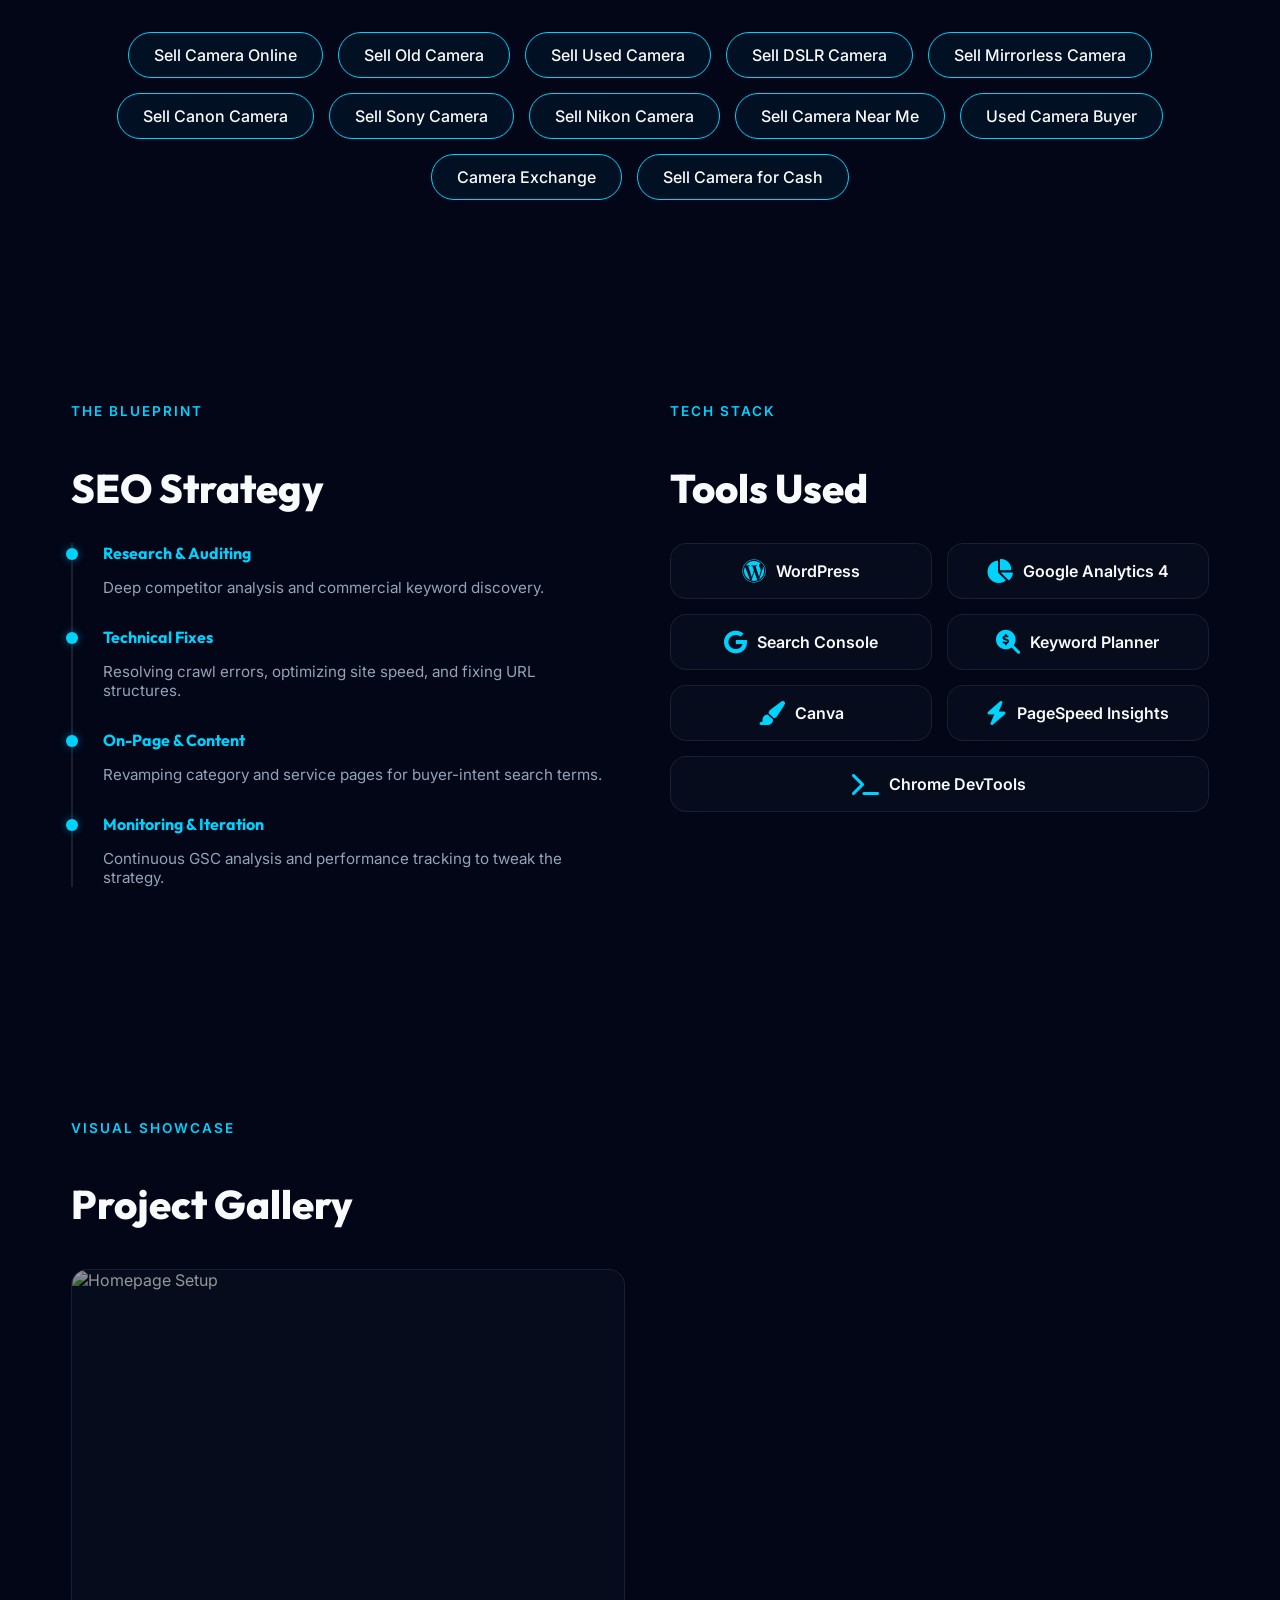
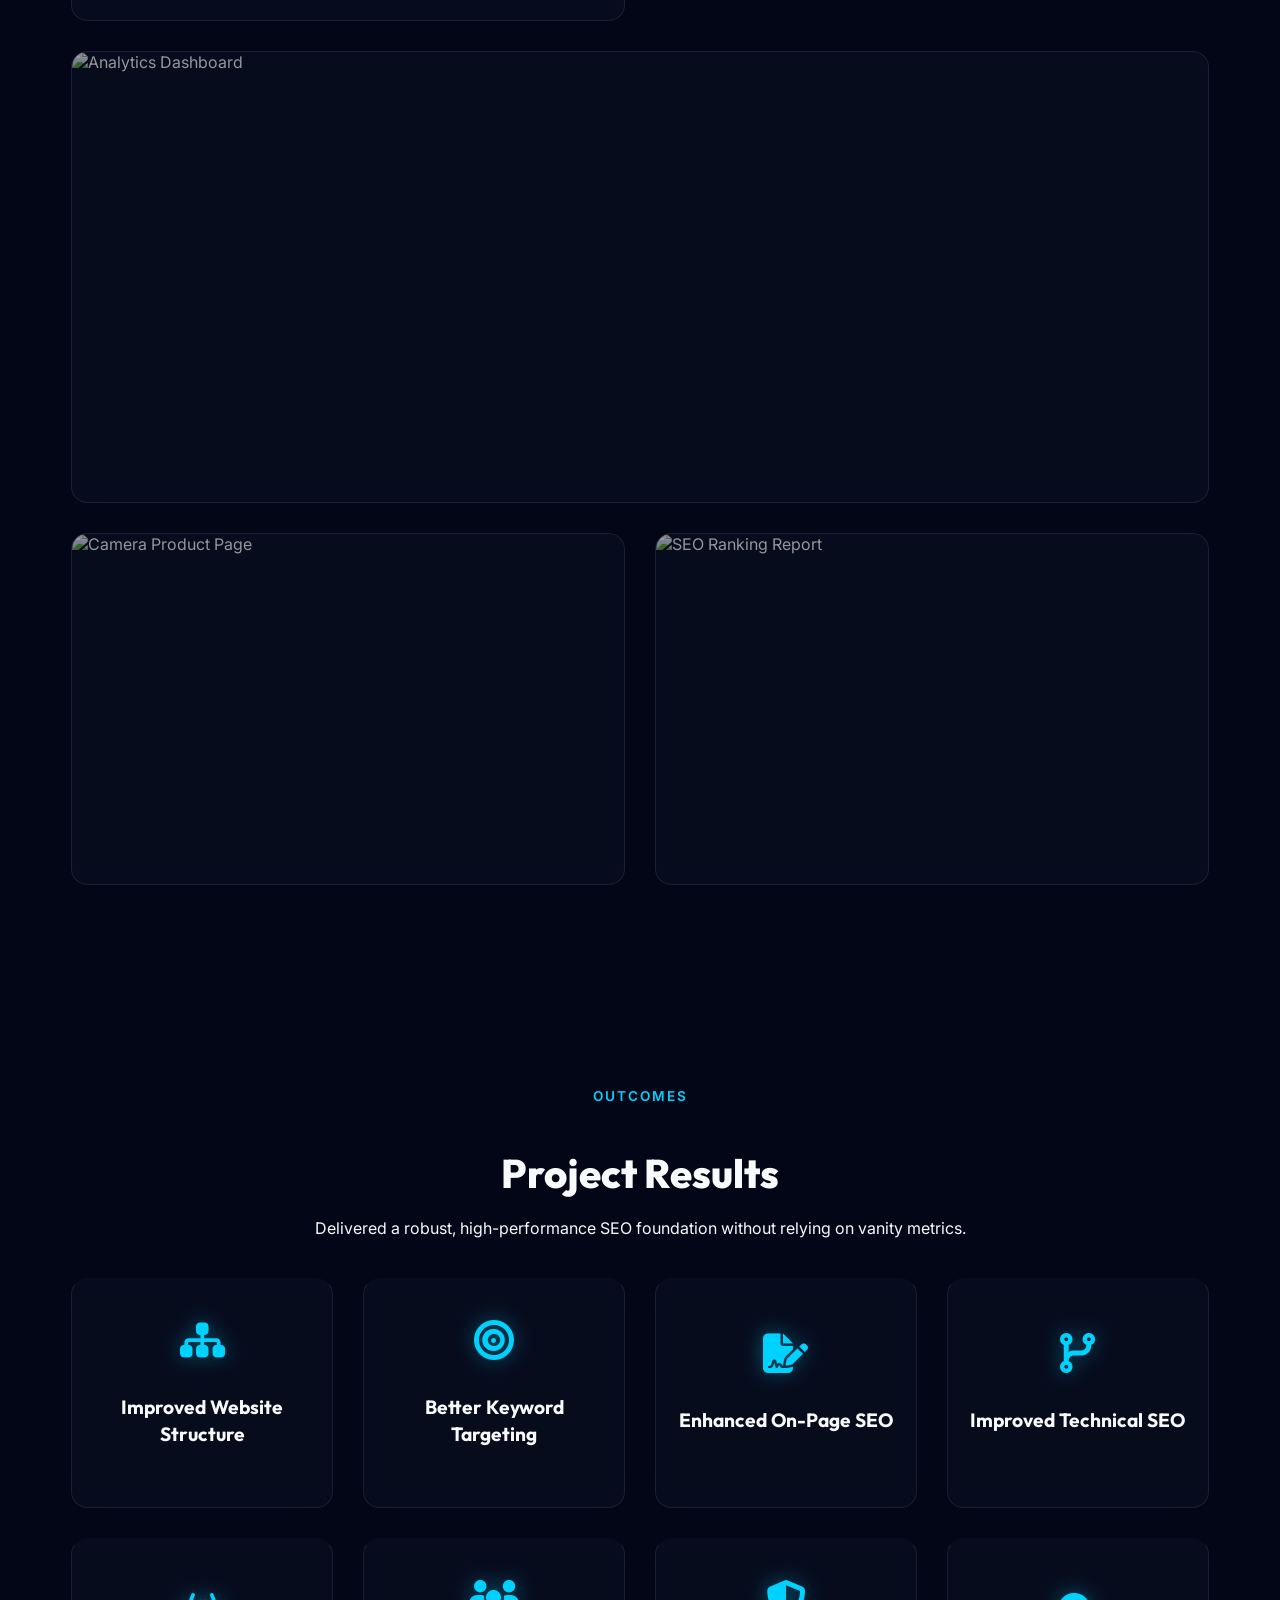
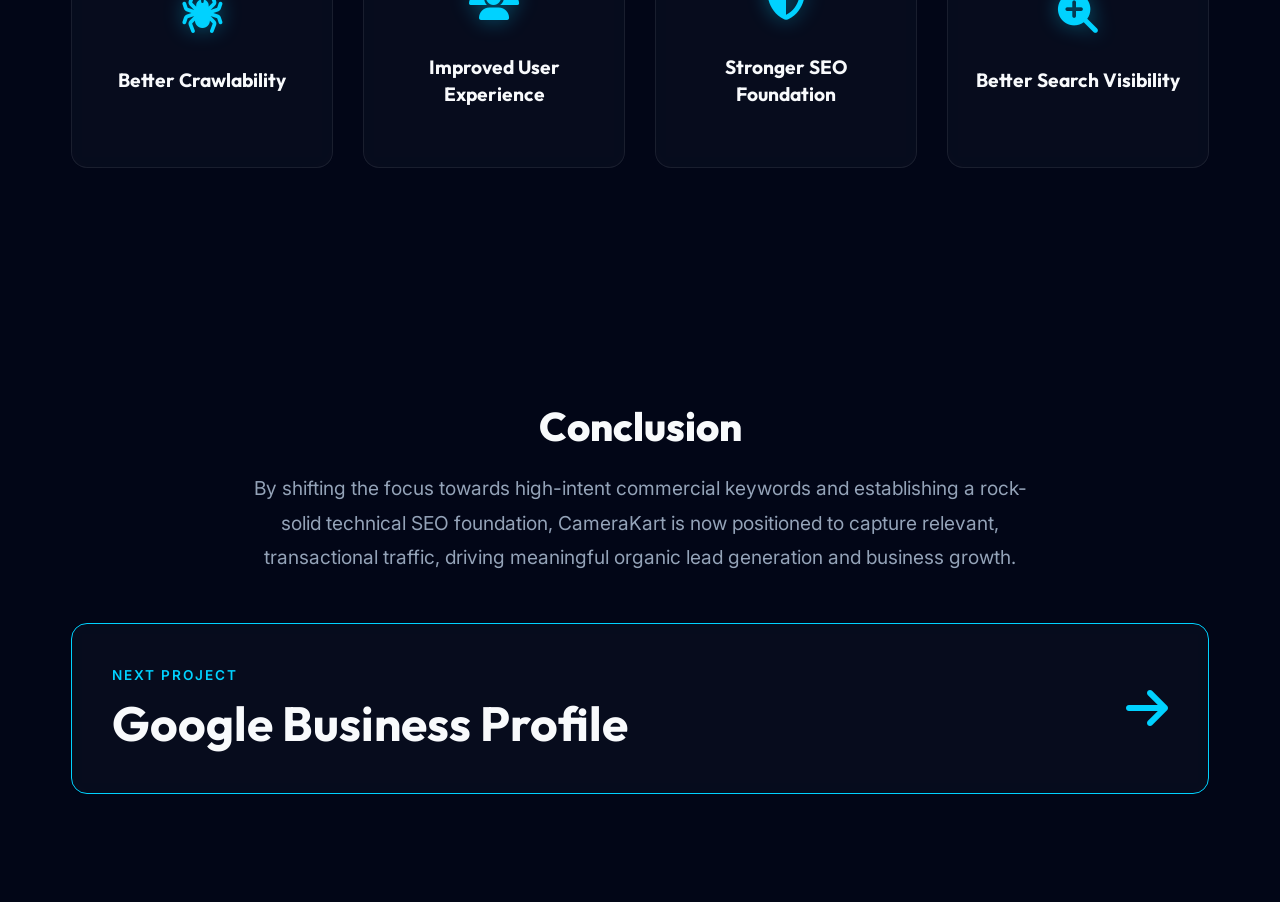
==== commit a55f017a: "refactor: improve sticky navigation styles and responsiveness across multiple breakpoints" ====
--- a/Projects/camera.html
+++ b/Projects/camera.html
@@ -69,13 +69,18 @@
 
 /* --- Sticky Nav --- */
 .sticky-nav {
-    position: fixed; top: 0; left: 0; width: 100%; padding: 20px 5%;
-    display: flex; justify-content: space-between; align-items: center;
-    background: rgba(2, 6, 23, 0.8); backdrop-filter: blur(20px);
+    position: fixed; top: 0; left: 0; width: 100%; padding: 16px 0;
+    background: rgba(2, 6, 23, 0.8); backdrop-filter: blur(20px); -webkit-backdrop-filter: blur(20px);
     border-bottom: 1px solid var(--glass-border); z-index: 100;
-}
-.back-link { font-weight: 600; font-size: 1.1rem; transition: var(--transition); }
+    box-sizing: border-box; transition: all 0.3s ease;
+}
+.nav-container {
+    max-width: 1400px; margin: 0 auto; width: 100%; padding: 0 5%;
+    display: flex; justify-content: space-between; align-items: center; box-sizing: border-box;
+}
+.back-link { font-weight: 600; font-size: 1rem; transition: var(--transition); display: inline-flex; align-items: center; gap: 8px; }
 .back-link:hover { color: var(--neon-blue); transform: translateX(-5px); }
+.sticky-nav .btn { padding: 10px 24px; font-size: 0.9rem; white-space: nowrap; display: inline-flex; align-items: center; justify-content: center; box-sizing: border-box; }
 
 /* --- Hero Section --- */
 .cs-hero { display: grid; grid-template-columns: 1fr 1fr; gap: 50px; align-items: center; min-height: 100vh; padding-top: 150px; }
@@ -154,19 +159,58 @@
 /* --- Responsive --- */
 @media (max-width: 1024px) {
     .cs-hero, .overview-grid, .st-grid { grid-template-columns: 1fr; gap: 40px; }
-    .cs-hero { padding-top: 120px; text-align: center; }
+    .cs-hero { padding-top: 120px; text-align: center; min-height: auto; }
     .cs-meta { justify-content: center; border-left: none; border-bottom: 3px solid var(--neon-blue); padding-bottom: 20px; }
     .gallery-item.span-2 { grid-column: span 1; height: 350px; }
     .gallery-grid { grid-template-columns: 1fr; }
 }
 
 @media (max-width: 768px) {
-    .cs-title { font-size: 3.5rem; }
+    .section-padding { padding: 60px 5%; }
+    .section-title { font-size: 2rem; }
+    .cs-title { font-size: 3rem; }
+    .cs-meta { flex-wrap: wrap; gap: 20px; }
     .meta-item { text-align: center; }
-    .cs-hero-image .img-wrapper { height: 400px; }
-    .sticky-nav { padding: 15px 5%; }
+    .cs-hero-image .img-wrapper { height: 350px; }
+    .sticky-nav { padding: 12px 0; }
+    .nav-container { padding: 0 5%; }
+    .back-link { font-size: 0.9rem; }
+    .sticky-nav .btn { padding: 8px 18px; font-size: 0.85rem; }
     .next-project-link { flex-direction: column; text-align: center; gap: 20px; padding: 30px; }
     .next-project-link h2 { font-size: 2rem; }
+    .gallery-overlay { opacity: 1; background: linear-gradient(to top, rgba(2,6,23,0.85), transparent); }
+    .gallery-overlay span { transform: translateY(0); font-size: 1.2rem; }
+    .cursor-glow, .cursor-dot { display: none !important; }
+}
+
+@media (max-width: 480px) {
+    .section-padding { padding: 50px 4%; }
+    .sticky-nav { padding: 10px 0; }
+    .nav-container { padding: 0 4%; }
+    .back-link { font-size: 0.82rem; gap: 5px; }
+    .sticky-nav .btn { padding: 6px 14px; font-size: 0.78rem; border-radius: 30px; }
+    .cs-hero { padding-top: 100px; gap: 30px; }
+    .cs-title { font-size: 2.4rem; margin-bottom: 20px; }
+    .cs-meta { flex-direction: column; gap: 12px; padding-left: 0; }
+    .cs-hero-image .img-wrapper { height: 260px; }
+    .overview-goal { padding: 25px 15px; }
+    .grid-4 { grid-template-columns: 1fr; gap: 15px; }
+    .challenge-card { padding: 20px 15px; }
+    .resp-grid { grid-template-columns: 1fr; gap: 12px; }
+    .resp-card { padding: 15px; font-size: 0.95rem; }
+    .keyword-cloud { gap: 8px; }
+    .kw-badge { padding: 8px 16px; font-size: 0.85rem; }
+    .timeline { padding-left: 20px; }
+    .timeline-item .dot { left: -27px; }
+    .tools-grid { gap: 10px; }
+    .tool-badge { flex: 1 1 100%; padding: 12px 15px; font-size: 0.9rem; }
+    .gallery-item { height: 240px; }
+    .results-grid { grid-template-columns: 1fr; gap: 15px; }
+    .result-card { padding: 25px 15px; }
+    .conclusion-text { font-size: 1rem; line-height: 1.6; }
+    .next-project-link { padding: 20px 15px; }
+    .next-project-link h2 { font-size: 1.5rem; }
+    .next-project-link i { font-size: 2rem; }
 }
 </style>
 <body class="case-study-page">
@@ -183,8 +227,10 @@
 
     <!-- Sticky Navigation -->
     <nav class="sticky-nav gsap-nav">
-        <a href="index.html" class="back-link"><i class="fas fa-arrow-left"></i> Back to Portfolio</a>
-        <a href="#results" class="btn btn-outline">View Results</a>
+        <div class="nav-container">
+            <a href="../index.html" class="back-link"><i class="fas fa-arrow-left"></i> Back to Portfolio</a>
+            <a href="#results" class="btn btn-outline">View Results</a>
+        </div>
     </nav>
 
     <!-- 1. HERO SECTION -->
@@ -434,10 +480,10 @@
         </div>
         
         <div class="next-project gsap-reveal mt-5">
-            <a href="#" class="glass-card next-project-link">
+            <a href="gmb.html" class="glass-card next-project-link">
                 <div class="np-content">
                     <span class="section-tag">Next Project</span>
-                    <h2>Real Estate Lead Gen</h2>
+                    <h2>Google Business Profile</h2>
                 </div>
                 <i class="fas fa-arrow-right"></i>
             </a>
@@ -556,9 +602,11 @@
         if (window.scrollY > 50) {
             nav.style.boxShadow = '0 5px 20px rgba(0, 0, 0, 0.5)';
             nav.style.background = 'rgba(2, 6, 23, 0.95)';
+            nav.style.padding = '12px 0';
         } else {
             nav.style.boxShadow = 'none';
             nav.style.background = 'rgba(2, 6, 23, 0.8)';
+            nav.style.padding = '18px 0';
         }
     });
 });
